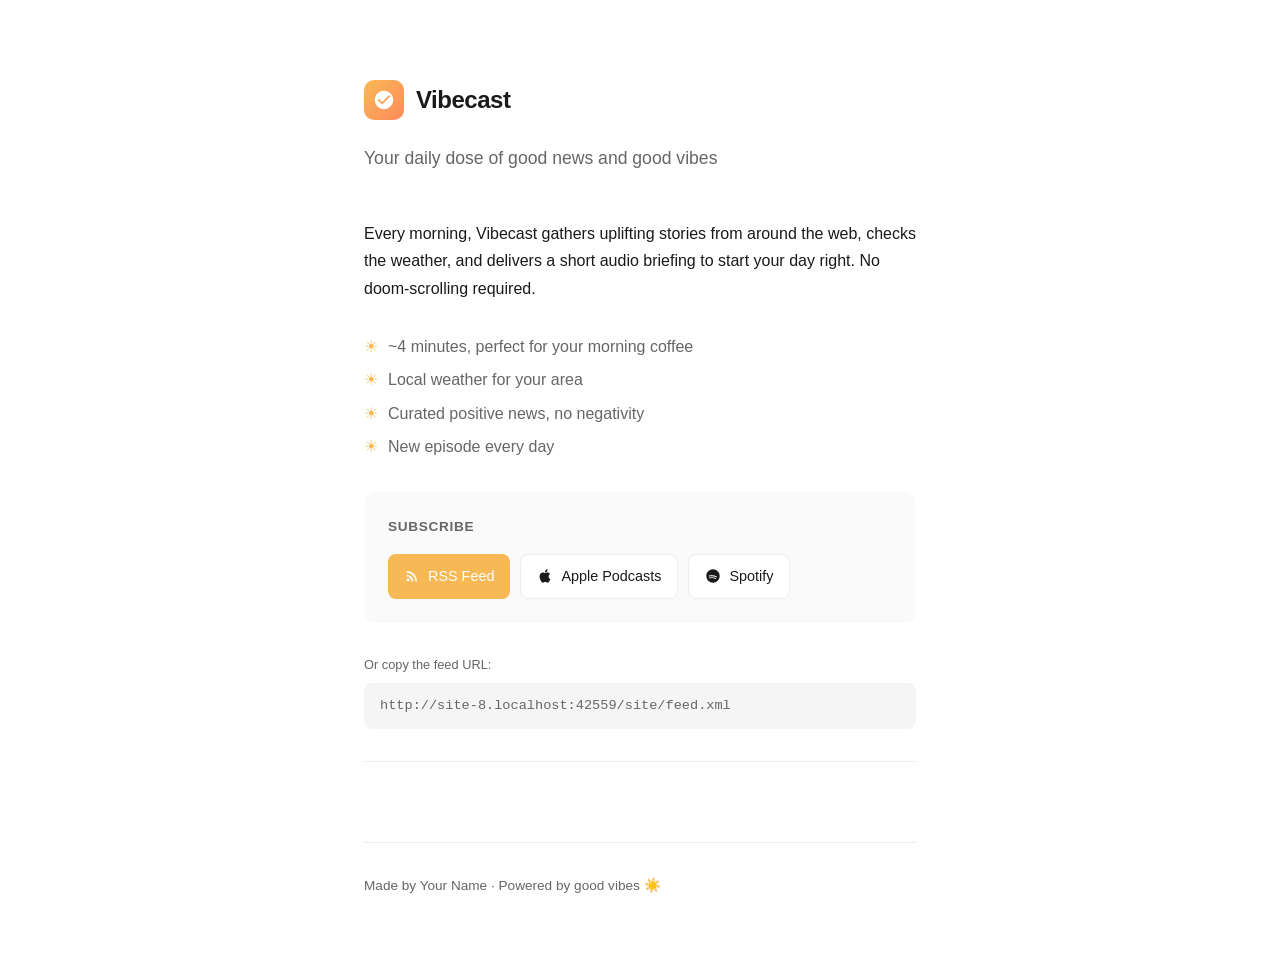
==== site/index.html @ 73451363 "vibecast established" ====
<!DOCTYPE html>
<html lang="en">
<head>
    <meta charset="UTF-8">
    <meta name="viewport" content="width=device-width, initial-scale=1.0">
    <title>Vibecast</title>
    <meta name="description" content="Your daily dose of good news and good vibes">
    <link rel="alternate" type="application/rss+xml" title="Vibecast: Morning Sunshine RSS Feed" href="feed.xml">
    <style>
        :root {
            --color-text: #1a1a1a;
            --color-text-muted: #666;
            --color-bg: #fff;
            --color-border: #eee;
            --color-accent: #f7b955;
            --color-accent-hover: #e5a63d;
        }

        * {
            margin: 0;
            padding: 0;
            box-sizing: border-box;
        }

        body {
            font-family: -apple-system, BlinkMacSystemFont, 'Segoe UI', sans-serif;
            background: var(--color-bg);
            color: var(--color-text);
            line-height: 1.6;
            min-height: 100vh;
        }

        .container {
            max-width: 600px;
            margin: 0 auto;
            padding: 80px 24px;
        }

        header {
            margin-bottom: 48px;
        }

        .logo {
            display: flex;
            align-items: center;
            gap: 12px;
            margin-bottom: 24px;
        }

        .logo-icon {
            width: 40px;
            height: 40px;
            background: linear-gradient(135deg, #f7b955 0%, #ff8a5b 100%);
            border-radius: 10px;
            display: flex;
            align-items: center;
            justify-content: center;
        }

        .logo-icon svg {
            width: 22px;
            height: 22px;
            fill: white;
        }

        h1 {
            font-size: 1.5rem;
            font-weight: 600;
            letter-spacing: -0.02em;
        }

        .tagline {
            font-size: 1.1rem;
            color: var(--color-text-muted);
            max-width: 400px;
        }

        main {
            margin-bottom: 48px;
        }

        .description {
            font-size: 1rem;
            color: var(--color-text);
            margin-bottom: 32px;
            line-height: 1.7;
        }

        .features {
            margin-bottom: 32px;
            padding-left: 0;
            list-style: none;
        }

        .features li {
            position: relative;
            padding-left: 24px;
            margin-bottom: 8px;
            color: var(--color-text-muted);
        }

        .features li::before {
            content: "☀";
            position: absolute;
            left: 0;
            color: var(--color-accent);
        }

        .subscribe {
            background: #fafafa;
            border-radius: 12px;
            padding: 24px;
            margin-bottom: 32px;
        }

        .subscribe h2 {
            font-size: 0.85rem;
            font-weight: 600;
            text-transform: uppercase;
            letter-spacing: 0.05em;
            color: var(--color-text-muted);
            margin-bottom: 16px;
        }

        .subscribe-buttons {
            display: flex;
            flex-wrap: wrap;
            gap: 10px;
        }

        .btn {
            display: inline-flex;
            align-items: center;
            gap: 8px;
            padding: 10px 16px;
            border-radius: 8px;
            text-decoration: none;
            font-size: 0.9rem;
            font-weight: 500;
            transition: all 0.15s ease;
        }

        .btn-primary {
            background: var(--color-accent);
            color: white;
        }

        .btn-primary:hover {
            background: var(--color-accent-hover);
        }

        .btn-secondary {
            background: white;
            color: var(--color-text);
            border: 1px solid var(--color-border);
        }

        .btn-secondary:hover {
            border-color: #ccc;
        }

        .btn svg {
            width: 16px;
            height: 16px;
        }

        .rss-section {
            margin-bottom: 32px;
        }

        .rss-label {
            font-size: 0.8rem;
            color: var(--color-text-muted);
            margin-bottom: 8px;
        }

        .rss-url {
            font-family: 'SF Mono', 'Fira Code', monospace;
            font-size: 0.85rem;
            color: var(--color-text-muted);
            background: #f5f5f5;
            padding: 12px 16px;
            border-radius: 8px;
            word-break: break-all;
            cursor: pointer;
            transition: background 0.15s;
        }

        .rss-url:hover {
            background: #eee;
        }

        .latest {
            border-top: 1px solid var(--color-border);
            padding-top: 32px;
        }

        .latest h2 {
            font-size: 0.85rem;
            font-weight: 600;
            text-transform: uppercase;
            letter-spacing: 0.05em;
            color: var(--color-text-muted);
            margin-bottom: 16px;
        }

        .episode {
            display: flex;
            align-items: flex-start;
            gap: 16px;
        }

        .episode-art {
            width: 80px;
            height: 80px;
            background: linear-gradient(135deg, #f7b955 0%, #ff8a5b 50%, #ea5455 100%);
            border-radius: 8px;
            flex-shrink: 0;
        }

        .episode-info h3 {
            font-size: 1rem;
            font-weight: 500;
            margin-bottom: 4px;
        }

        .episode-meta {
            font-size: 0.85rem;
            color: var(--color-text-muted);
        }

        footer {
            padding-top: 32px;
            border-top: 1px solid var(--color-border);
            font-size: 0.85rem;
            color: var(--color-text-muted);
        }

        footer a {
            color: var(--color-text);
            text-decoration: none;
        }

        footer a:hover {
            text-decoration: underline;
        }

        @media (max-width: 500px) {
            .container {
                padding: 48px 20px;
            }

            .subscribe-buttons {
                flex-direction: column;
            }

            .btn {
                justify-content: center;
            }
        }
    </style>
</head>
<body>
    <div class="container">
        <header>
            <div class="logo">
                <div class="logo-icon">
                    <svg viewBox="0 0 24 24">
                        <path d="M12 2C6.48 2 2 6.48 2 12s4.48 10 10 10 10-4.48 10-10S17.52 2 12 2zm-2 15l-5-5 1.41-1.41L10 14.17l7.59-7.59L19 8l-9 9z"/>
                    </svg>
                </div>
                <h1>Vibecast</h1>
            </div>
            <p class="tagline">Your daily dose of good news and good vibes</p>
        </header>

        <main>
            <p class="description">
                Every morning, Vibecast gathers uplifting stories from around the web, 
                checks the weather, and delivers a short audio briefing to start your day right. 
                No doom-scrolling required.
            </p>

            <ul class="features">
                <li>~4 minutes, perfect for your morning coffee</li>
                <li>Local weather for your area</li>
                <li>Curated positive news, no negativity</li>
                <li>New episode every day</li>
            </ul>

            <div class="subscribe">
                <h2>Subscribe</h2>
                <div class="subscribe-buttons">
                    <a href="feed.xml" class="btn btn-primary">
                        <svg viewBox="0 0 24 24" fill="currentColor">
                            <path d="M6.18 15.64a2.18 2.18 0 0 1 2.18 2.18C8.36 19 7.38 20 6.18 20C5 20 4 19 4 17.82a2.18 2.18 0 0 1 2.18-2.18M4 4.44A15.56 15.56 0 0 1 19.56 20h-2.83A12.73 12.73 0 0 0 4 7.27V4.44m0 5.66a9.9 9.9 0 0 1 9.9 9.9h-2.83A7.07 7.07 0 0 0 4 12.93V10.1z"/>
                        </svg>
                        RSS Feed
                    </a>
                    <a href="#" class="btn btn-secondary">
                        <svg viewBox="0 0 24 24" fill="currentColor">
                            <path d="M18.71 19.5c-.83 1.24-1.71 2.45-3.05 2.47-1.34.03-1.77-.79-3.29-.79-1.53 0-2 .77-3.27.82-1.31.05-2.3-1.32-3.14-2.53C4.25 17 2.94 12.45 4.7 9.39c.87-1.52 2.43-2.48 4.12-2.51 1.28-.02 2.5.87 3.29.87.78 0 2.26-1.07 3.81-.91.65.03 2.47.26 3.64 1.98-.09.06-2.17 1.28-2.15 3.81.03 3.02 2.65 4.03 2.68 4.04-.03.07-.42 1.44-1.38 2.83M13 3.5c.73-.83 1.94-1.46 2.94-1.5.13 1.17-.34 2.35-1.04 3.19-.69.85-1.83 1.51-2.95 1.42-.15-1.15.41-2.35 1.05-3.11z"/>
                        </svg>
                        Apple Podcasts
                    </a>
                    <a href="#" class="btn btn-secondary">
                        <svg viewBox="0 0 24 24" fill="currentColor">
                            <path d="M12 2C6.48 2 2 6.48 2 12s4.48 10 10 10 10-4.48 10-10S17.52 2 12 2zm4.64 14.36c-.19.31-.55.41-.86.22-2.36-1.44-5.33-1.77-8.83-.97-.34.08-.68-.13-.76-.47-.08-.34.13-.68.47-.76 3.83-.88 7.12-.5 9.76 1.12.31.19.41.55.22.86zm1.22-2.71c-.24.38-.74.5-1.12.26-2.7-1.66-6.82-2.14-10.02-1.17-.41.12-.84-.11-.96-.52-.12-.41.11-.84.52-.96 3.65-1.11 8.19-.57 11.32 1.33.38.24.5.74.26 1.12v-.06z"/>
                        </svg>
                        Spotify
                    </a>
                </div>
            </div>

            <div class="rss-section">
                <p class="rss-label">Or copy the feed URL:</p>
                <div class="rss-url" id="rss-url" onclick="copyToClipboard(this)"></div>
            </div>

            <div class="latest" id="latest-episode"></div>
        </main>

        <footer>
            <p>Made by Your Name · Powered by good vibes ☀️</p>
        </footer>
    </div>

    <script>
        const feedUrl = new URL('feed.xml', window.location.href).href;
        document.getElementById('rss-url').textContent = feedUrl;

        function copyToClipboard(el) {
            navigator.clipboard.writeText(el.textContent);
            const original = el.textContent;
            el.textContent = 'Copied!';
            setTimeout(() => el.textContent = original, 1500);
        }

        fetch('feed.xml')
            .then(r => r.text())
            .then(xml => {
                const parser = new DOMParser();
                const doc = parser.parseFromString(xml, 'text/xml');
                const item = doc.querySelector('item');
                if (item) {
                    const title = item.querySelector('title')?.textContent || 'Latest Episode';
                    const pubDate = item.querySelector('pubDate')?.textContent;
                    const duration = item.querySelector('duration')?.textContent || '~4 min';
                    
                    // Get episode image (NASA APOD/Library)
                    const imageEl = item.querySelector('image');
                    const imageUrl = imageEl?.getAttribute('href') || '';
                    
                    let dateStr = '';
                    if (pubDate) {
                        const d = new Date(pubDate);
                        dateStr = d.toLocaleDateString('en-US', { month: 'short', day: 'numeric' });
                    }
                    
                    // Use NASA image if available, otherwise gradient fallback
                    const artStyle = imageUrl 
                        ? `background-image: url('${imageUrl}'); background-size: cover; background-position: center;`
                        : `background: linear-gradient(135deg, #f7b955 0%, #ff8a5b 50%, #ea5455 100%);`;
                    
                    document.getElementById('latest-episode').innerHTML = `
                        <h2>Latest</h2>
                        <div class="episode">
                            <div class="episode-art" style="${artStyle}"></div>
                            <div class="episode-info">
                                <h3>${title}</h3>
                                <p class="episode-meta">${dateStr} · ${duration}</p>
                            </div>
                        </div>
                    `;
                }
            })
            .catch(() => {});
    </script>
</body>
</html>
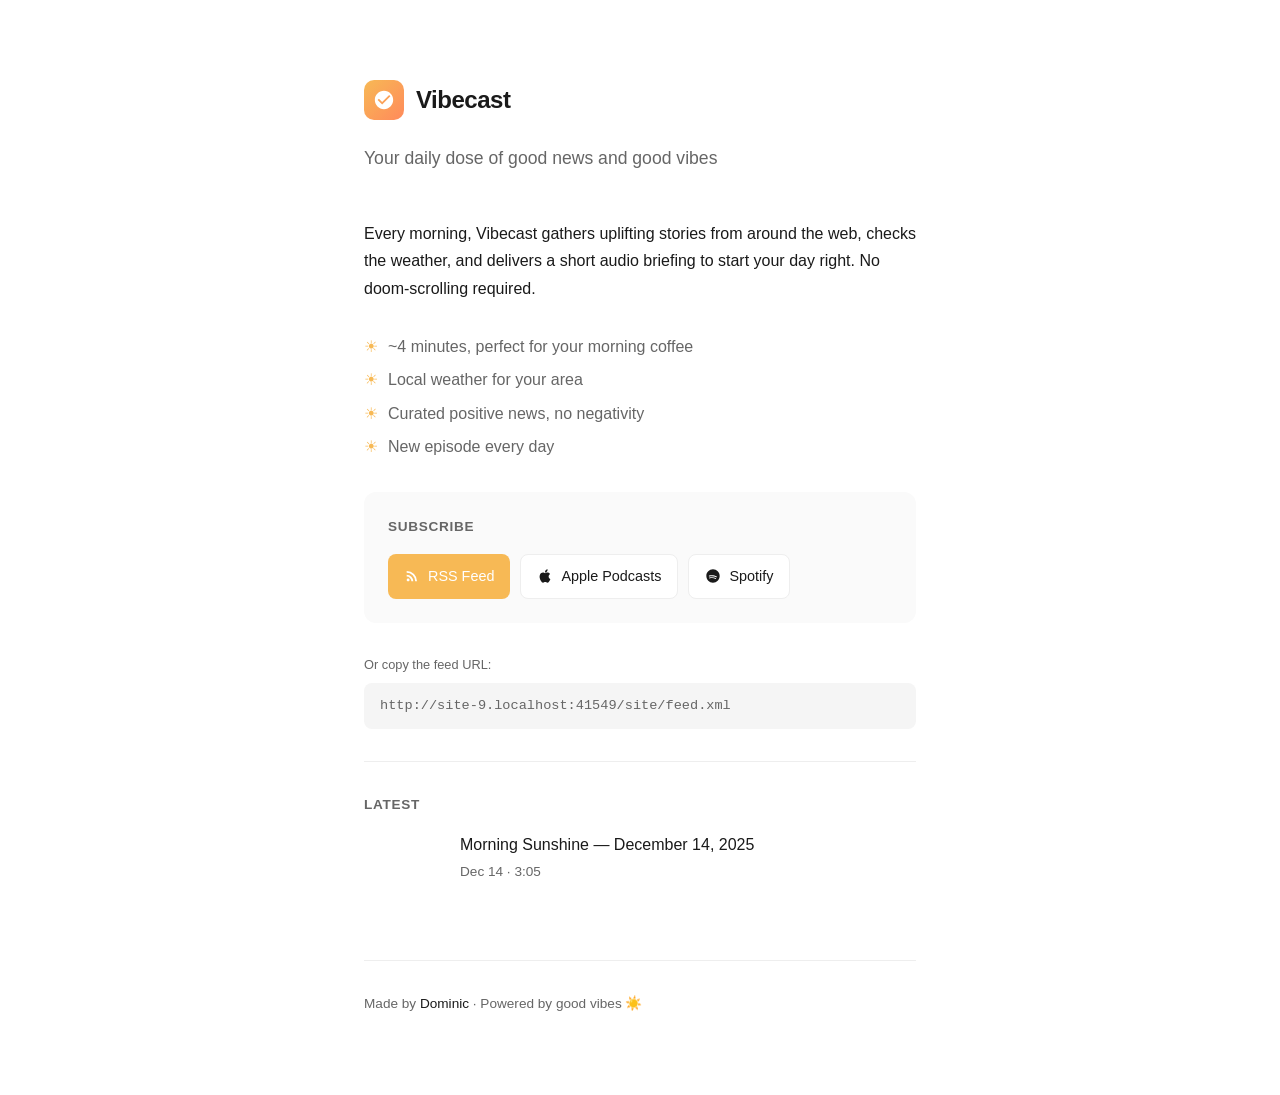
==== commit 004247b8: "🎙️ Daily episode: 2025-12-14" ====
--- a/site/index.html
+++ b/site/index.html
@@ -321,7 +321,7 @@
         </main>
 
         <footer>
-            <p>Made by Your Name · Powered by good vibes ☀️</p>
+            <p>Made by <a href="https://critchlow.us">Dominic</a> · Powered by good vibes ☀️</p>
         </footer>
     </div>
 
